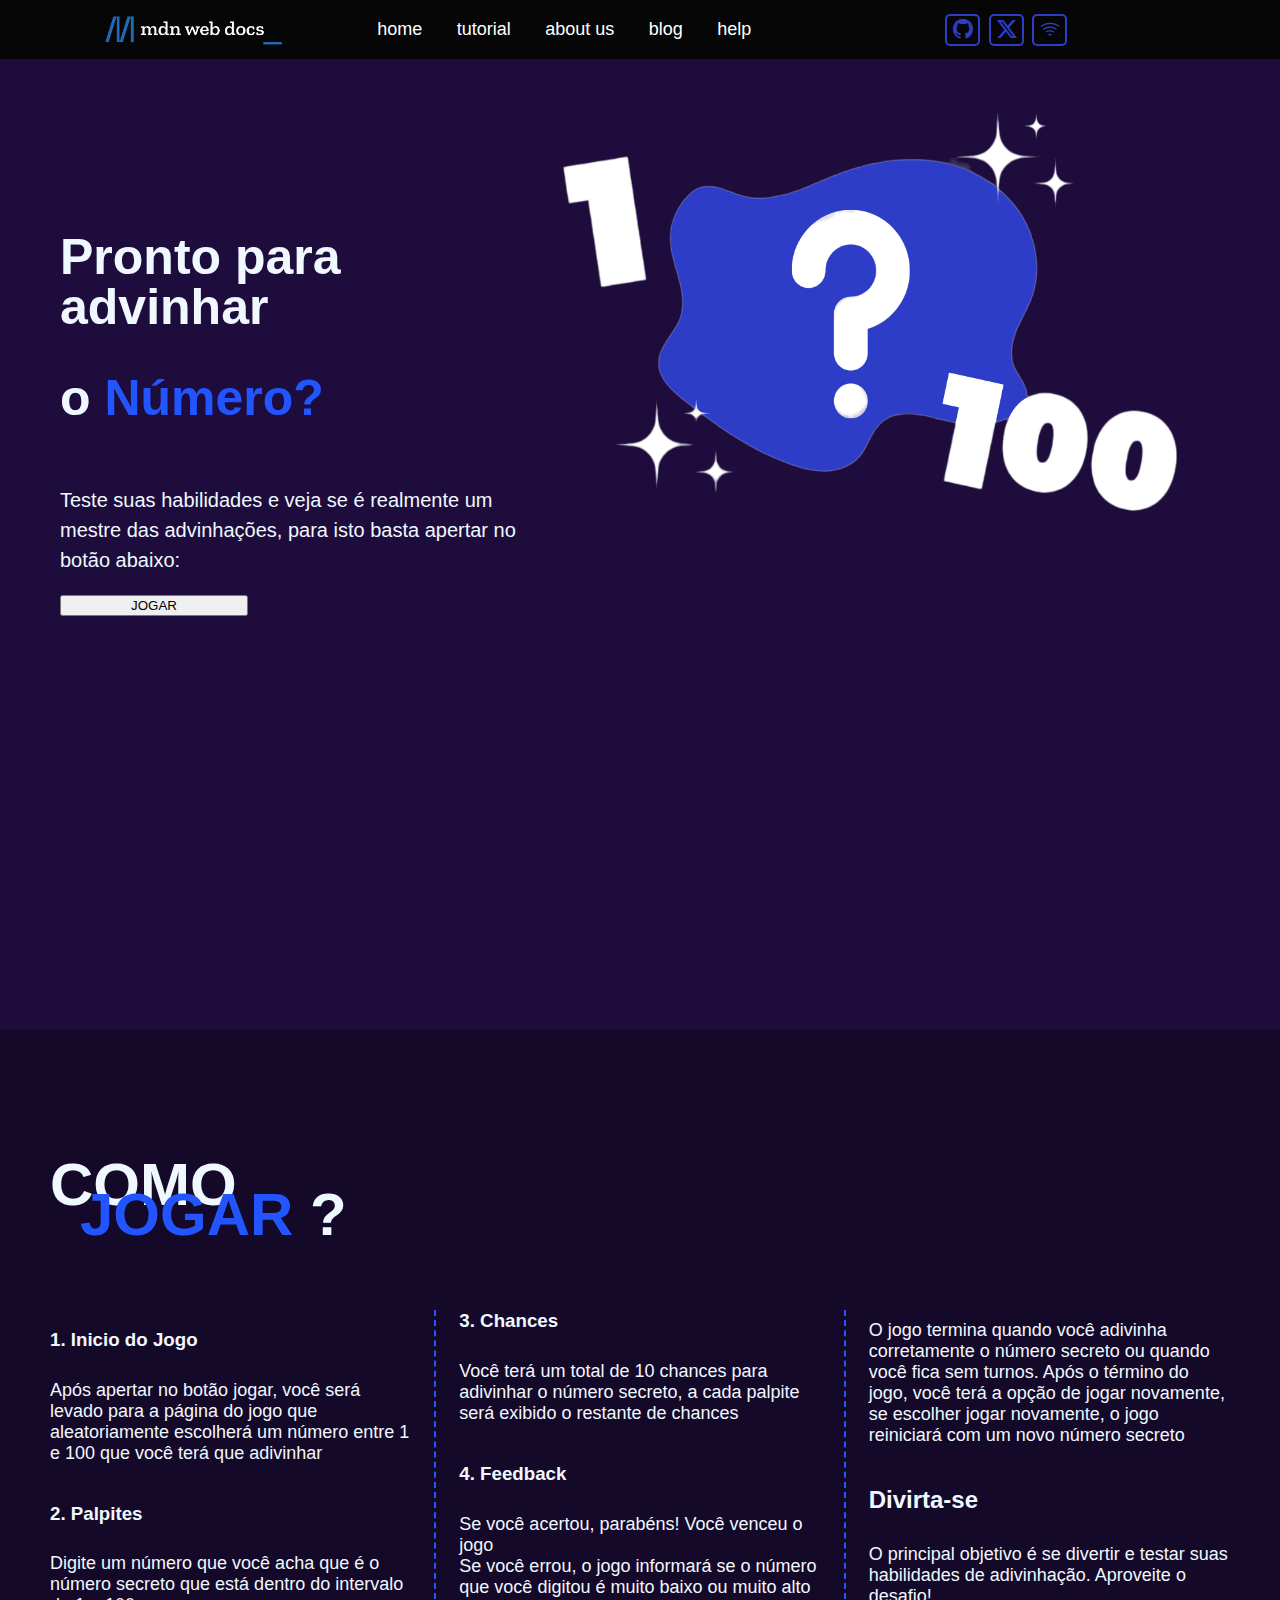
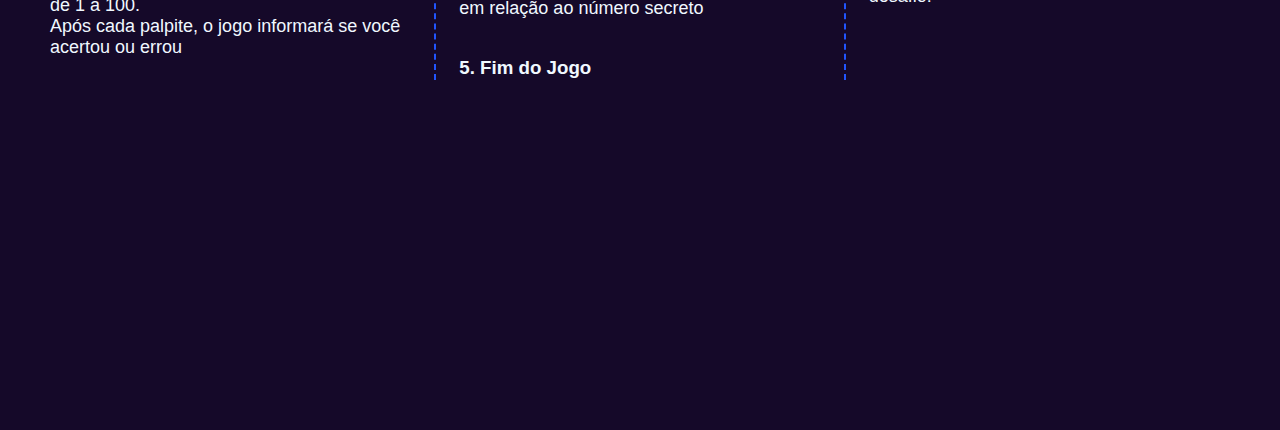
==== JogoDaSorte/index.html @ a177d800 "add part1" ====
<!DOCTYPE html>
<html lang="pt-br">
<head>
    <meta charset="UTF-8">
    <meta name="viewport" content="width=device-width, initial-scale=1.0">
    <link rel="stylesheet" href="style.css"> <link rel="stylesheet" href="header.css">
    <link rel="shortcut icon" href="icons/mdn.ico" type="image/x-icon">
    <!doctype html>
    <link href="https://cdn.jsdelivr.net/npm/bootstrap@5.2.3/dist/css/bootstrap.min.css" rel="stylesheet" integrity="sha384-rbsA2VBKQhggwzxH7pPCaAqO46MgnOM80zW1RWuH61DGLwZJEdK2Kadq2F9CUG65" crossorigin="anonymous">
    <link rel="stylesheet" href="https://cdn.jsdelivr.net/npm/bootstrap-icons@1.11.3/font/bootstrap-icons.min.css">
    <title>Advinhe o Numero</title>
</head>
<body>

    <div class="interface">
        <header>
            <div class="container">
                <div class="logo"><img src="img/logo-pdm.png" alt="logo"></div>
                <div class="menu">
                    <nav>
                        <a href="#home">home</a>
                        <a href="#tutorial">tutorial</a>
                        <a href="#">about us</a>
                        <a href="#">blog</a>
                        <a href="#">help</a>
                    </nav>
                </div>

                <div class="contatos">
                   <button><i class="bi bi-github"></i></button>
                   <button><i class="bi bi-twitter-x"></i></button>
                   <button><i class="bi bi-wifi"></i></button>
                </div>                   
            </div>
        </header> <!--Cabeçalho-->

        <section id="home">
            <div class="page1">
                <aside><!--Conteudo da Esquerda-->
                    <h2>Pronto para advinhar</h2>
                    <h2>o <span>Número?</span></h2>
                    <p>
                        Teste suas habilidades e veja se é realmente um mestre das advinhações, para isto basta apertar no botão abaixo: 
                    </p>
                    <button type="button" class="btn btn-primary">jogar</button>
                </aside> 

                <article> <!--Conteudo da Direita-->
                    <img src="img/advinha-Photoroom.png-Photoroom.png" alt="icon-advinha">
                </article> 
            </div>
        </section> <!--Pagina Inicial-->

        <section id="tutorial">
            <div class="page2">
                <h1>como <br><span>jogar</span> ?</h1>
                <div class="article">
                    <h3>1. Inicio do Jogo</h3>
                    <p>Após apertar no botão jogar, você será levado para a página do jogo que aleatoriamente escolherá um número entre 1 e 100 que você terá que adivinhar</p>
                    <h3>2. Palpites</h3>
                    <p>Digite um número que você acha que é o número secreto
                       que está dentro do intervalo de 1 a 100.<br>
                       Após cada palpite, o jogo informará se você acertou ou errou</p>
                    <h3>3. Chances</h3>
                    <p>Você terá um total de 10 chances para adivinhar o número secreto,
                        a cada palpite será exibido o restante de chances</p>
                    <h3>4. Feedback</h3>
                    <p>Se você acertou, parabéns! Você venceu o jogo<br>
                        Se você errou, o jogo informará se o número que você digitou é muito baixo ou muito alto em relação ao número secreto</p>
                        <h3>5. Fim do Jogo</h3>
                    <p>O jogo termina quando você adivinha corretamente o número secreto ou quando você fica sem turnos.
                        Após o término do jogo, você terá a opção de jogar novamente,
                        se escolher jogar novamente, o jogo reiniciará com um novo número secreto</p>
                    <h2>Divirta-se</h2>
                    <p>O principal objetivo é se divertir e testar suas habilidades de adivinhação. Aproveite o desafio!</p>
                </div>
            </div>
        </section><!--Instruçoes-->
        
    </div>

</body>
</html>
---- JogoDaSorte/style.css ----
body {
    padding: 0;
    margin: 0 auto;
    font-family: 'Outfit', sans-serif;
}


.interface{
    height: 100vh;
}


section {
    display: flex;
    align-items: center;
    justify-content: center;
    color: aliceblue;
}

.page1 {
    width: 100vw;
    height: 100vh;
    padding: 100px 60px 30px 60px;
    display: flex;
    flex-flow: row;
    background-color: #1e0d3c;
  
}

.page1 img {
    width: 690px;
    height: 450px;
}

.btn {
   width: 40%;
   text-transform: uppercase; 
}

aside {
    padding: 90px 0px 0px 0px;
}

aside h2 {
    font-size: 50px;
    font-weight: 700;
    line-height: 50px;

}

span  {
    color: rgb(34, 85, 253);
}

.page1 p {
    font-size: 20px;
    line-height: 30px;
    max-width: 480px;
    padding: 20px 0px 0px 0px;
}


.page2 {
    width: 100vw;
    height: 100vh;
    padding: 100px 50px 0px 50px;
    background-color: #150929;
}

.page2 h1 {
    text-transform: uppercase;
    font-weight: 700;
    font-size: 60px;
    line-height: 30px;
    max-width: 300px;
}

.page2 span  {
    color: rgb(34, 85, 253);
    padding-left: 30px;
}

.article{
    column-count: 3;
    column-gap: 3rem;
    padding: 40px 0px 0px 0px;
    column-rule: 2px dashed rgb(34, 85, 253);
    
}


.article p {
    font-size: 18px;
    font-weight: 100;
    padding: 10px 0px 20px 0px;
    max-width: 400px;
}
---- JogoDaSorte/header.css ----
.container {
    max-width: 1080px;
    margin: 0 auto;
    display: flex;
    align-items: center;
    justify-content: center;
}

.logo  > img{
    width: 200px;
    height: 55px;
}

header {
    background-color: #070607;    
    width: 100%;
    position: fixed;
}

.logo{
    width: 29%;
}

.contatos{
    width: 25%;  
      
}

.menu{
    width: 60%;
    padding: 5px;
}

.menu  nav a {
    color: #ffff;
    text-decoration: none;
    padding-right: 30px;
    font-size: 18px;
    cursor: pointer;
}

.menu nav a:hover {
    color: #2d3dc7;

}

.contatos button {
    width: 35px;
    height: 32px;
    color: #2d3dc7;
    background: transparent;
    border: solid 2px #2d3dc7;
    border-radius: 5px; 
    margin-right: 4px;
    cursor: pointer;
}

.contatos button i {
    font-size: 20px;
}

html {
    scroll-behavior: smooth;
}
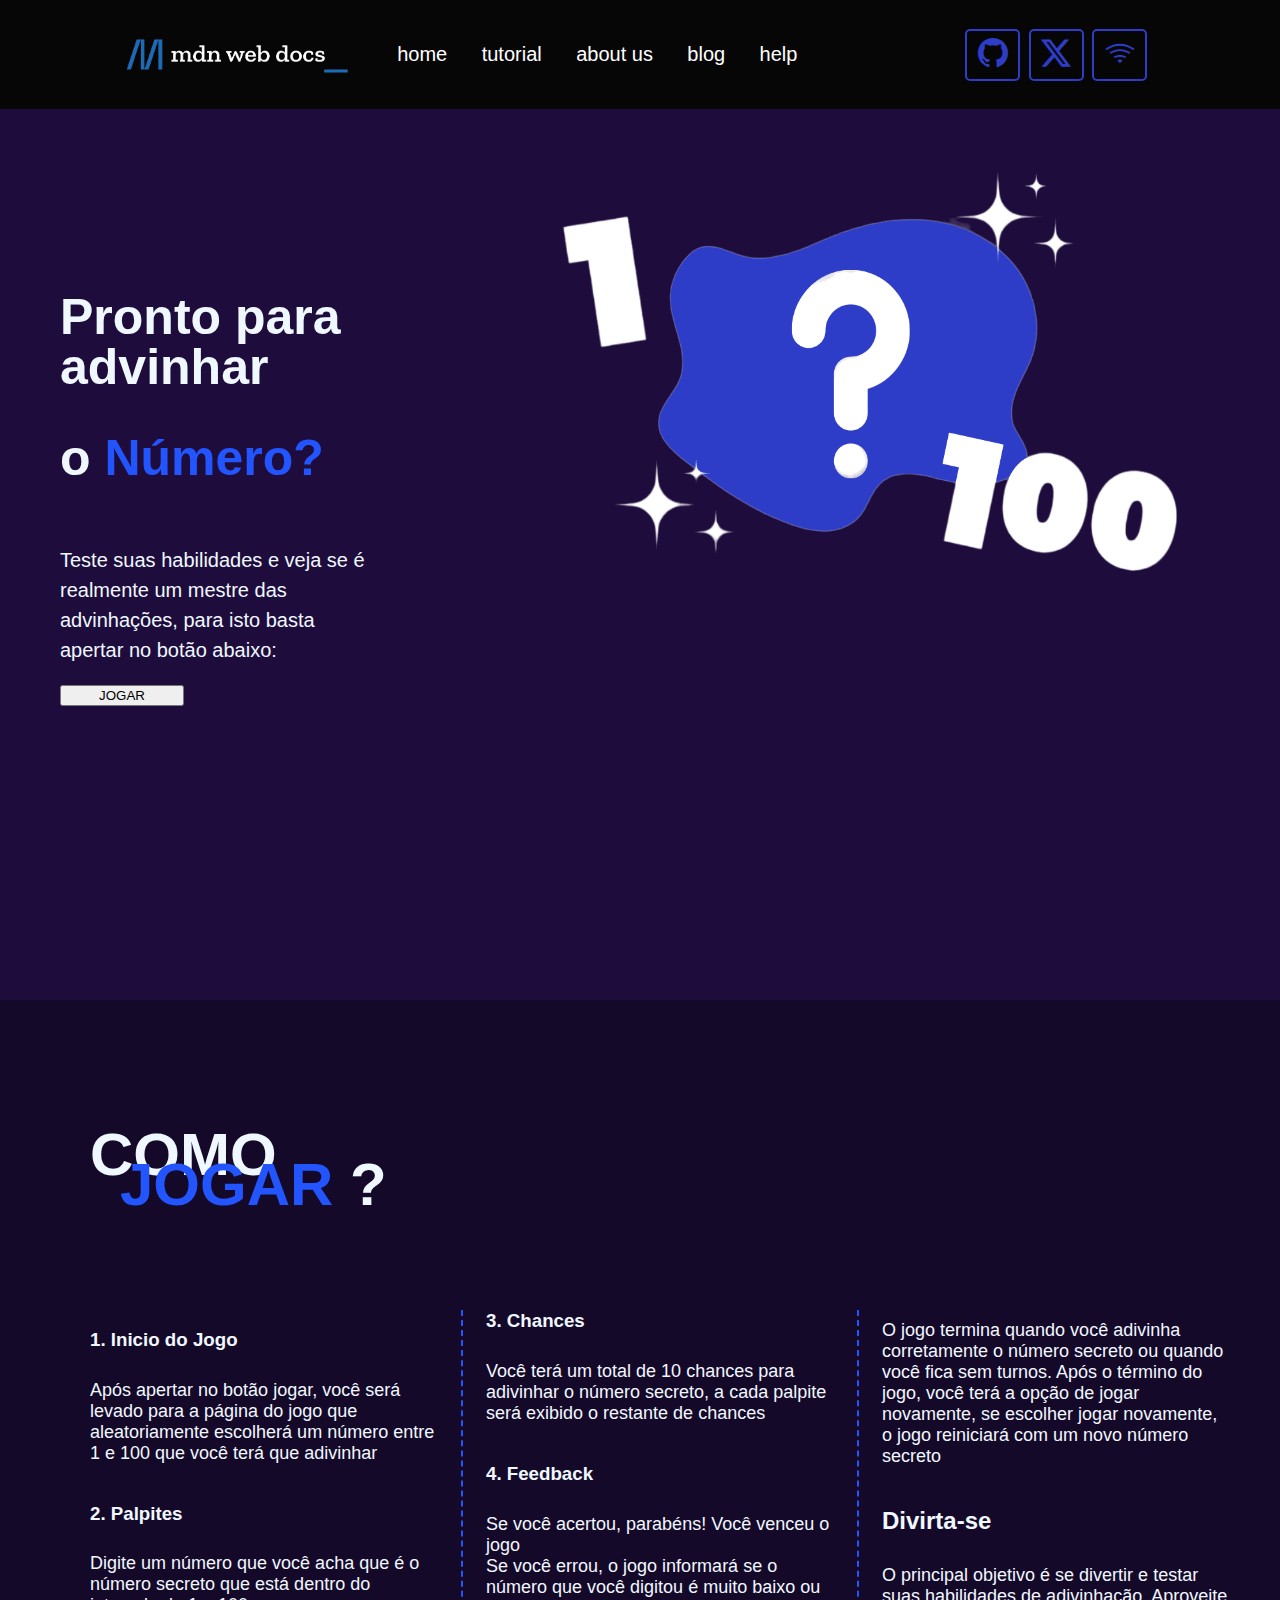
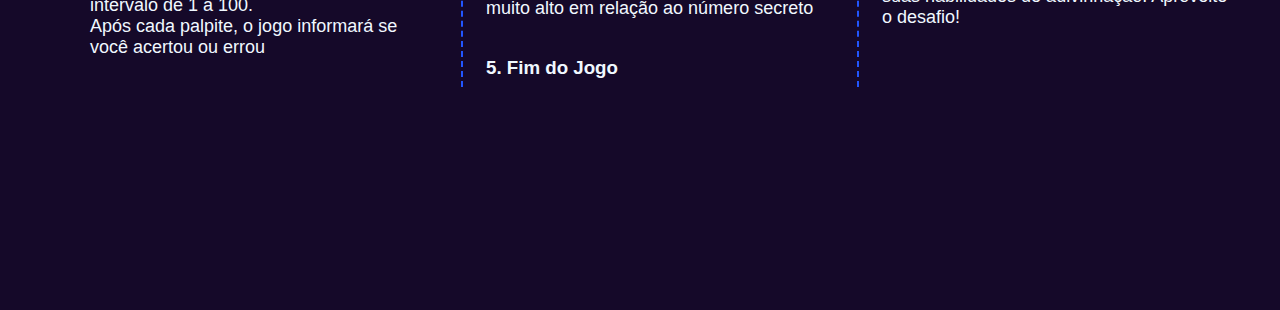
==== commit 913f0a7b: "add botao funcional" ====
--- a/JogoDaSorte/index.html
+++ b/JogoDaSorte/index.html
@@ -42,7 +42,7 @@
                     <p>
                         Teste suas habilidades e veja se é realmente um mestre das advinhações, para isto basta apertar no botão abaixo: 
                     </p>
-                    <button type="button" class="btn btn-primary">jogar</button>
+                    <button type="button" class="btn btn-primary"  onclick="window.location.href = './pag-game/game.html';">jogar</button>
                 </aside> 
 
                 <article> <!--Conteudo da Direita-->
--- a/JogoDaSorte/style.css
+++ b/JogoDaSorte/style.css
@@ -19,9 +19,11 @@
 
 .page1 {
     width: 100vw;
-    height: 100vh;
-    padding: 100px 60px 30px 60px;
+    height: 90vh;
+    column-gap: 10rem;
+    padding: 160px 60px 30px 60px;
     display: flex;
+    justify-content: center;
     flex-flow: row;
     background-color: #1e0d3c;
   
@@ -62,8 +64,8 @@
 
 .page2 {
     width: 100vw;
-    height: 100vh;
-    padding: 100px 50px 0px 50px;
+    height: 90vh;
+    padding: 100px 50px 0px 90px;
     background-color: #150929;
 }
 
@@ -83,7 +85,7 @@
 .article{
     column-count: 3;
     column-gap: 3rem;
-    padding: 40px 0px 0px 0px;
+    padding: 70px 0px 0px 0px;
     column-rule: 2px dashed rgb(34, 85, 253);
     
 }
--- a/JogoDaSorte/header.css
+++ b/JogoDaSorte/header.css
@@ -7,14 +7,15 @@
 }
 
 .logo  > img{
-    width: 200px;
-    height: 55px;
+    width: 250px;
+    height: 65px;
 }
 
 header {
     background-color: #070607;    
     width: 100%;
     position: fixed;
+    padding: 20px;
 }
 
 .logo{
@@ -35,7 +36,7 @@
     color: #ffff;
     text-decoration: none;
     padding-right: 30px;
-    font-size: 18px;
+    font-size: 20px;
     cursor: pointer;
 }
 
@@ -45,8 +46,8 @@
 }
 
 .contatos button {
-    width: 35px;
-    height: 32px;
+    width: 55px;
+    height: 52px;
     color: #2d3dc7;
     background: transparent;
     border: solid 2px #2d3dc7;
@@ -56,7 +57,7 @@
 }
 
 .contatos button i {
-    font-size: 20px;
+    font-size: 30px;
 }
 
 html {
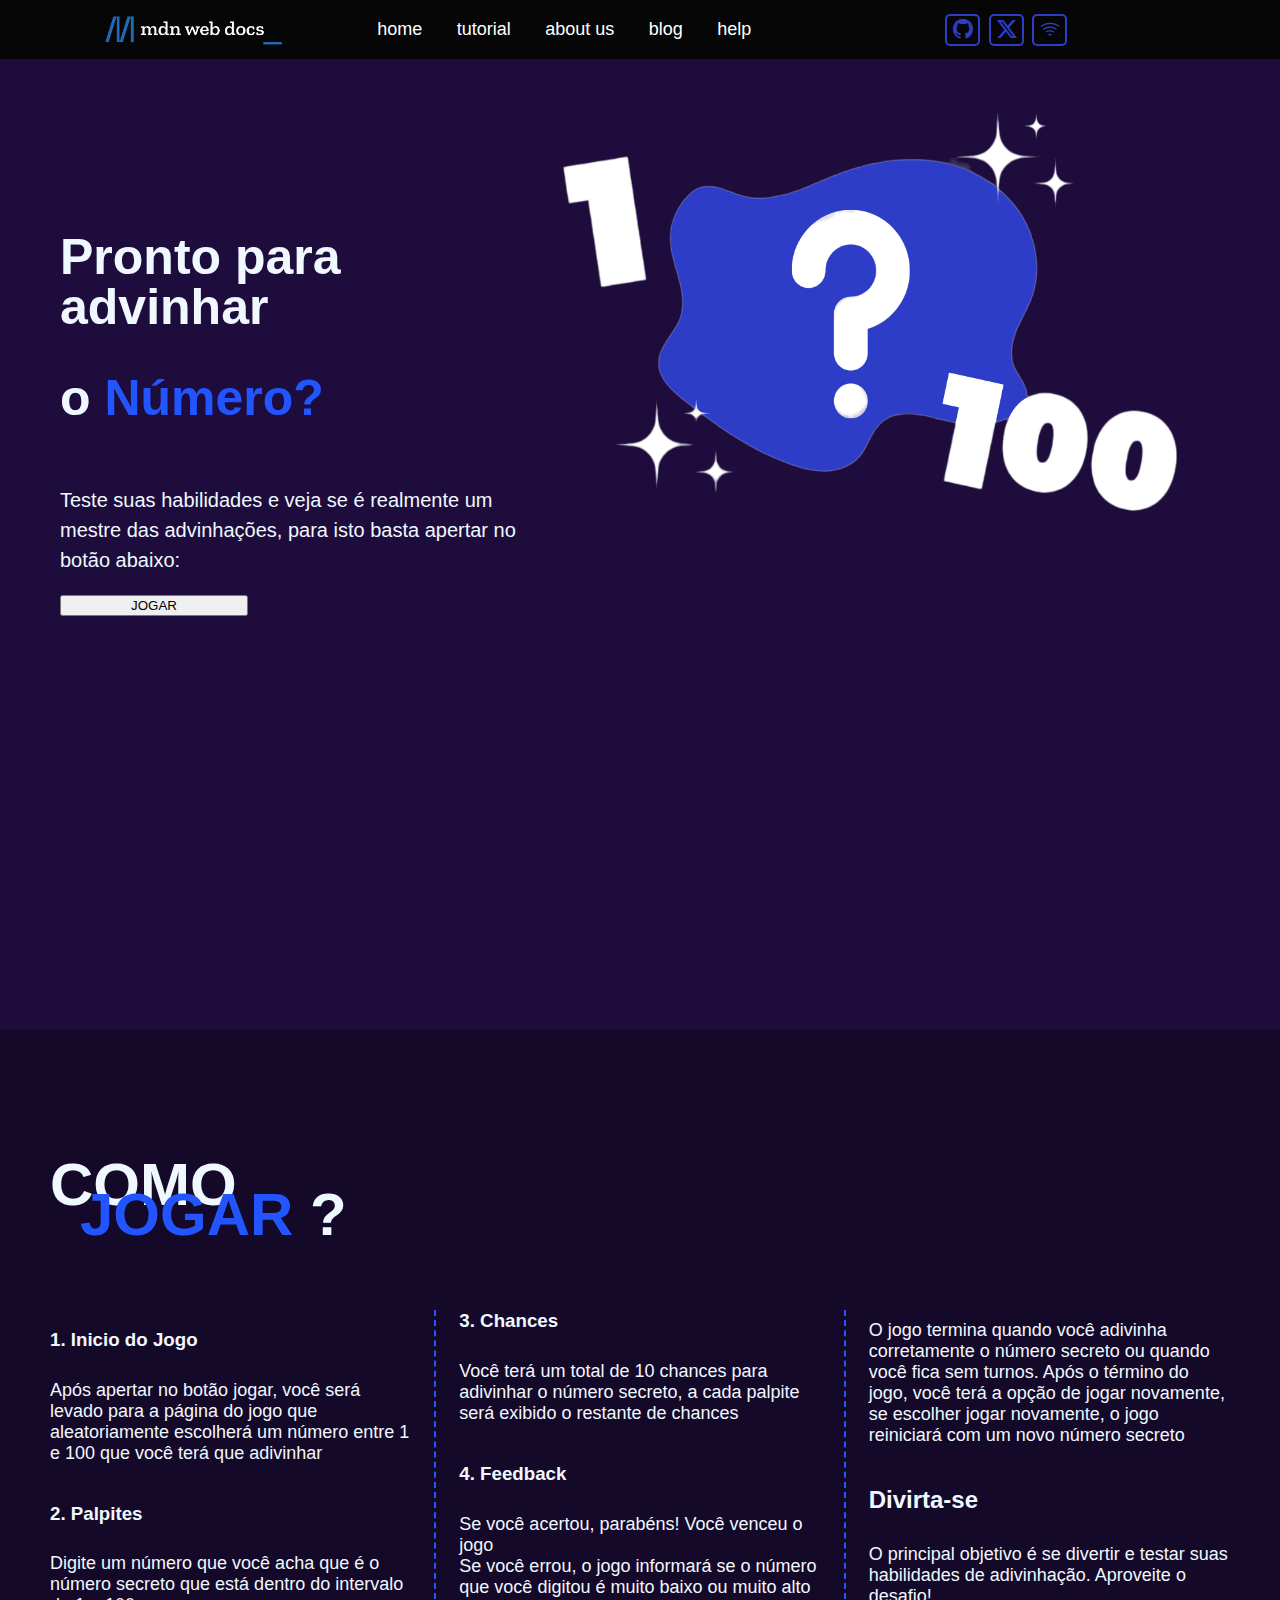
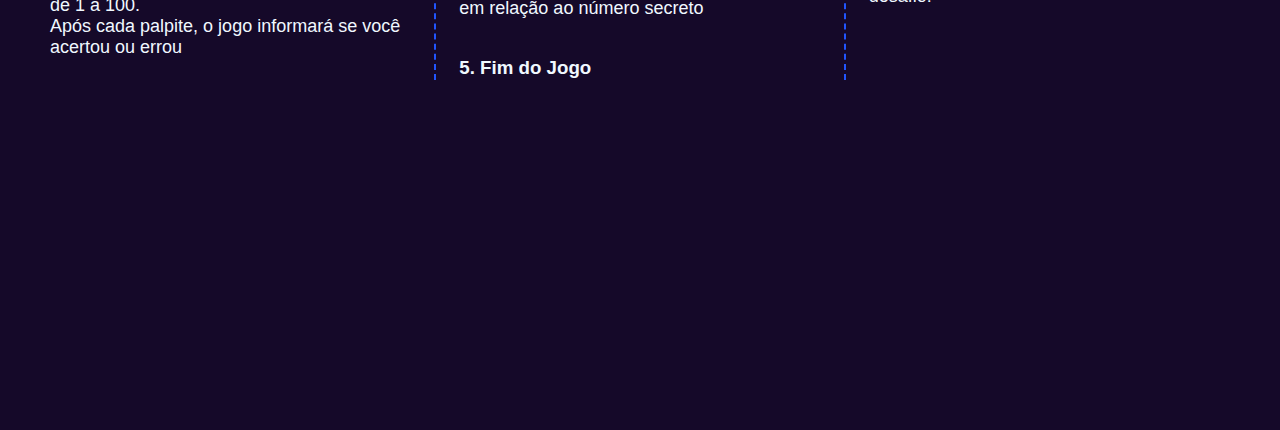
==== commit 782f2f21: "Add files via upload" ====
--- a/JogoDaSorte/index.html
+++ b/JogoDaSorte/index.html
@@ -1,83 +1,83 @@
-<!DOCTYPE html>
-<html lang="pt-br">
-<head>
-    <meta charset="UTF-8">
-    <meta name="viewport" content="width=device-width, initial-scale=1.0">
-    <link rel="stylesheet" href="style.css"> <link rel="stylesheet" href="header.css">
-    <link rel="shortcut icon" href="icons/mdn.ico" type="image/x-icon">
-    <!doctype html>
-    <link href="https://cdn.jsdelivr.net/npm/bootstrap@5.2.3/dist/css/bootstrap.min.css" rel="stylesheet" integrity="sha384-rbsA2VBKQhggwzxH7pPCaAqO46MgnOM80zW1RWuH61DGLwZJEdK2Kadq2F9CUG65" crossorigin="anonymous">
-    <link rel="stylesheet" href="https://cdn.jsdelivr.net/npm/bootstrap-icons@1.11.3/font/bootstrap-icons.min.css">
-    <title>Advinhe o Numero</title>
-</head>
-<body>
-
-    <div class="interface">
-        <header>
-            <div class="container">
-                <div class="logo"><img src="img/logo-pdm.png" alt="logo"></div>
-                <div class="menu">
-                    <nav>
-                        <a href="#home">home</a>
-                        <a href="#tutorial">tutorial</a>
-                        <a href="#">about us</a>
-                        <a href="#">blog</a>
-                        <a href="#">help</a>
-                    </nav>
-                </div>
-
-                <div class="contatos">
-                   <button><i class="bi bi-github"></i></button>
-                   <button><i class="bi bi-twitter-x"></i></button>
-                   <button><i class="bi bi-wifi"></i></button>
-                </div>                   
-            </div>
-        </header> <!--Cabeçalho-->
-
-        <section id="home">
-            <div class="page1">
-                <aside><!--Conteudo da Esquerda-->
-                    <h2>Pronto para advinhar</h2>
-                    <h2>o <span>Número?</span></h2>
-                    <p>
-                        Teste suas habilidades e veja se é realmente um mestre das advinhações, para isto basta apertar no botão abaixo: 
-                    </p>
-                    <button type="button" class="btn btn-primary"  onclick="window.location.href = './pag-game/game.html';">jogar</button>
-                </aside> 
-
-                <article> <!--Conteudo da Direita-->
-                    <img src="img/advinha-Photoroom.png-Photoroom.png" alt="icon-advinha">
-                </article> 
-            </div>
-        </section> <!--Pagina Inicial-->
-
-        <section id="tutorial">
-            <div class="page2">
-                <h1>como <br><span>jogar</span> ?</h1>
-                <div class="article">
-                    <h3>1. Inicio do Jogo</h3>
-                    <p>Após apertar no botão jogar, você será levado para a página do jogo que aleatoriamente escolherá um número entre 1 e 100 que você terá que adivinhar</p>
-                    <h3>2. Palpites</h3>
-                    <p>Digite um número que você acha que é o número secreto
-                       que está dentro do intervalo de 1 a 100.<br>
-                       Após cada palpite, o jogo informará se você acertou ou errou</p>
-                    <h3>3. Chances</h3>
-                    <p>Você terá um total de 10 chances para adivinhar o número secreto,
-                        a cada palpite será exibido o restante de chances</p>
-                    <h3>4. Feedback</h3>
-                    <p>Se você acertou, parabéns! Você venceu o jogo<br>
-                        Se você errou, o jogo informará se o número que você digitou é muito baixo ou muito alto em relação ao número secreto</p>
-                        <h3>5. Fim do Jogo</h3>
-                    <p>O jogo termina quando você adivinha corretamente o número secreto ou quando você fica sem turnos.
-                        Após o término do jogo, você terá a opção de jogar novamente,
-                        se escolher jogar novamente, o jogo reiniciará com um novo número secreto</p>
-                    <h2>Divirta-se</h2>
-                    <p>O principal objetivo é se divertir e testar suas habilidades de adivinhação. Aproveite o desafio!</p>
-                </div>
-            </div>
-        </section><!--Instruçoes-->
-        
-    </div>
-
-</body>
+<!DOCTYPE html>
+<html lang="pt-br">
+<head>
+    <meta charset="UTF-8">
+    <meta name="viewport" content="width=device-width, initial-scale=1.0">
+    <link rel="stylesheet" href="style.css"> <link rel="stylesheet" href="header.css">
+    <link rel="shortcut icon" href="icons/mdn.ico" type="image/x-icon">
+    <!doctype html>
+    <link href="https://cdn.jsdelivr.net/npm/bootstrap@5.2.3/dist/css/bootstrap.min.css" rel="stylesheet" integrity="sha384-rbsA2VBKQhggwzxH7pPCaAqO46MgnOM80zW1RWuH61DGLwZJEdK2Kadq2F9CUG65" crossorigin="anonymous">
+    <link rel="stylesheet" href="https://cdn.jsdelivr.net/npm/bootstrap-icons@1.11.3/font/bootstrap-icons.min.css">
+    <title>Advinhe o Numero</title>
+</head>
+<body>
+
+    <div class="interface">
+        <header>
+            <div class="container">
+                <div class="logo"><img src="img/logo-pdm.png" alt="logo"></div>
+                <div class="menu">
+                    <nav>
+                        <a href="#home">home</a>
+                        <a href="#tutorial">tutorial</a>
+                        <a href="#">about us</a>
+                        <a href="#">blog</a>
+                        <a href="#">help</a>
+                    </nav>
+                </div>
+
+                <div class="contatos">
+                   <button><i class="bi bi-github"></i></button>
+                   <button><i class="bi bi-twitter-x"></i></button>
+                   <button><i class="bi bi-wifi"></i></button>
+                </div>                   
+            </div>
+        </header> <!--Cabeçalho-->
+
+        <section id="home">
+            <div class="page1">
+                <aside><!--Conteudo da Esquerda-->
+                    <h2>Pronto para advinhar</h2>
+                    <h2>o <span>Número?</span></h2>
+                    <p>
+                        Teste suas habilidades e veja se é realmente um mestre das advinhações, para isto basta apertar no botão abaixo: 
+                    </p>
+                    <button type="button" class="btn btn-primary" onclick="window.location.href = './pag-game/game.html';" >jogar</button>
+                </aside> 
+
+                <article> <!--Conteudo da Direita-->
+                    <img src="img/advinha-Photoroom.png-Photoroom.png" alt="icon-advinha">
+                </article> 
+            </div>
+        </section> <!--Pagina Inicial-->
+
+        <section id="tutorial">
+            <div class="page2">
+                <h1>como <br><span>jogar</span> ?</h1>
+                <div class="article">
+                    <h3>1. Inicio do Jogo</h3>
+                    <p>Após apertar no botão jogar, você será levado para a página do jogo que aleatoriamente escolherá um número entre 1 e 100 que você terá que adivinhar</p>
+                    <h3>2. Palpites</h3>
+                    <p>Digite um número que você acha que é o número secreto
+                       que está dentro do intervalo de 1 a 100.<br>
+                       Após cada palpite, o jogo informará se você acertou ou errou</p>
+                    <h3>3. Chances</h3>
+                    <p>Você terá um total de 10 chances para adivinhar o número secreto,
+                        a cada palpite será exibido o restante de chances</p>
+                    <h3>4. Feedback</h3>
+                    <p>Se você acertou, parabéns! Você venceu o jogo<br>
+                        Se você errou, o jogo informará se o número que você digitou é muito baixo ou muito alto em relação ao número secreto</p>
+                        <h3>5. Fim do Jogo</h3>
+                    <p>O jogo termina quando você adivinha corretamente o número secreto ou quando você fica sem turnos.
+                        Após o término do jogo, você terá a opção de jogar novamente,
+                        se escolher jogar novamente, o jogo reiniciará com um novo número secreto</p>
+                    <h2>Divirta-se</h2>
+                    <p>O principal objetivo é se divertir e testar suas habilidades de adivinhação. Aproveite o desafio!</p>
+                </div>
+            </div>
+        </section><!--Instruçoes-->
+        
+    </div>
+
+</body>
 </html>--- a/JogoDaSorte/style.css
+++ b/JogoDaSorte/style.css
@@ -1,100 +1,99 @@
-body {
-    padding: 0;
-    margin: 0 auto;
-    font-family: 'Outfit', sans-serif;
-}
-
-
-.interface{
-    height: 100vh;
-}
-
-
-section {
-    display: flex;
-    align-items: center;
-    justify-content: center;
-    color: aliceblue;
-}
-
-.page1 {
-    width: 100vw;
-    height: 90vh;
-    column-gap: 10rem;
-    padding: 160px 60px 30px 60px;
-    display: flex;
-    justify-content: center;
-    flex-flow: row;
-    background-color: #1e0d3c;
-  
-}
-
-.page1 img {
-    width: 690px;
-    height: 450px;
-}
-
-.btn {
-   width: 40%;
-   text-transform: uppercase; 
-}
-
-aside {
-    padding: 90px 0px 0px 0px;
-}
-
-aside h2 {
-    font-size: 50px;
-    font-weight: 700;
-    line-height: 50px;
-
-}
-
-span  {
-    color: rgb(34, 85, 253);
-}
-
-.page1 p {
-    font-size: 20px;
-    line-height: 30px;
-    max-width: 480px;
-    padding: 20px 0px 0px 0px;
-}
-
-
-.page2 {
-    width: 100vw;
-    height: 90vh;
-    padding: 100px 50px 0px 90px;
-    background-color: #150929;
-}
-
-.page2 h1 {
-    text-transform: uppercase;
-    font-weight: 700;
-    font-size: 60px;
-    line-height: 30px;
-    max-width: 300px;
-}
-
-.page2 span  {
-    color: rgb(34, 85, 253);
-    padding-left: 30px;
-}
-
-.article{
-    column-count: 3;
-    column-gap: 3rem;
-    padding: 70px 0px 0px 0px;
-    column-rule: 2px dashed rgb(34, 85, 253);
-    
-}
-
-
-.article p {
-    font-size: 18px;
-    font-weight: 100;
-    padding: 10px 0px 20px 0px;
-    max-width: 400px;
-}
-
+body {
+    padding: 0;
+    margin: 0 auto;
+    font-family: 'Outfit', sans-serif;
+}
+
+
+.interface{
+    height: 100vh;
+}
+
+
+section {
+    display: flex;
+    align-items: center;
+    justify-content: center;
+    color: aliceblue;
+}
+
+.page1 {
+    width: 100vw;
+    height: 100vh;
+    padding: 100px 60px 30px 60px;
+    display: flex;
+    justify-content: center;
+    flex-flow: row;
+    background-color: #1e0d3c;
+  
+}
+
+.page1 img {
+    width: 690px;
+    height: 450px;
+}
+
+.btn {
+   width: 40%;
+   text-transform: uppercase; 
+}
+
+aside {
+    padding: 90px 0px 0px 0px;
+}
+
+aside h2 {
+    font-size: 50px;
+    font-weight: 700;
+    line-height: 50px;
+
+}
+
+span  {
+    color: rgb(34, 85, 253);
+}
+
+.page1 p {
+    font-size: 20px;
+    line-height: 30px;
+    max-width: 480px;
+    padding: 20px 0px 0px 0px;
+}
+
+
+.page2 {
+    width: 100vw;
+    height: 100vh;
+    padding: 100px 50px 0px 50px;
+    background-color: #150929;
+}
+
+.page2 h1 {
+    text-transform: uppercase;
+    font-weight: 700;
+    font-size: 60px;
+    line-height: 30px;
+    max-width: 300px;
+}
+
+.page2 span  {
+    color: rgb(34, 85, 253);
+    padding-left: 30px;
+}
+
+.article{
+    column-count: 3;
+    column-gap: 3rem;
+    padding: 40px 0px 0px 0px;
+    column-rule: 2px dashed rgb(34, 85, 253);
+    
+}
+
+
+.article p {
+    font-size: 18px;
+    font-weight: 100;
+    padding: 10px 0px 20px 0px;
+    max-width: 400px;
+}
+
--- a/JogoDaSorte/header.css
+++ b/JogoDaSorte/header.css
@@ -1,66 +1,65 @@
-.container {
-    max-width: 1080px;
-    margin: 0 auto;
-    display: flex;
-    align-items: center;
-    justify-content: center;
-}
-
-.logo  > img{
-    width: 250px;
-    height: 65px;
-}
-
-header {
-    background-color: #070607;    
-    width: 100%;
-    position: fixed;
-    padding: 20px;
-}
-
-.logo{
-    width: 29%;
-}
-
-.contatos{
-    width: 25%;  
-      
-}
-
-.menu{
-    width: 60%;
-    padding: 5px;
-}
-
-.menu  nav a {
-    color: #ffff;
-    text-decoration: none;
-    padding-right: 30px;
-    font-size: 20px;
-    cursor: pointer;
-}
-
-.menu nav a:hover {
-    color: #2d3dc7;
-
-}
-
-.contatos button {
-    width: 55px;
-    height: 52px;
-    color: #2d3dc7;
-    background: transparent;
-    border: solid 2px #2d3dc7;
-    border-radius: 5px; 
-    margin-right: 4px;
-    cursor: pointer;
-}
-
-.contatos button i {
-    font-size: 30px;
-}
-
-html {
-    scroll-behavior: smooth;
-}
-
+.container {
+    max-width: 1080px;
+    margin: 0 auto;
+    display: flex;
+    align-items: center;
+    justify-content: center;
+}
+
+.logo  > img{
+    width: 200px;
+    height: 55px;
+}
+
+header {
+    background-color: #070607;    
+    width: 100%;
+    position: fixed;
+}
+
+.logo{
+    width: 29%;
+}
+
+.contatos{
+    width: 25%;  
+      
+}
+
+.menu{
+    width: 60%;
+    padding: 5px;
+}
+
+.menu  nav a {
+    color: #ffff;
+    text-decoration: none;
+    padding-right: 30px;
+    font-size: 18px;
+    cursor: pointer;
+}
+
+.menu nav a:hover {
+    color: #2d3dc7;
+
+}
+
+.contatos button {
+    width: 35px;
+    height: 32px;
+    color: #2d3dc7;
+    background: transparent;
+    border: solid 2px #2d3dc7;
+    border-radius: 5px; 
+    margin-right: 4px;
+    cursor: pointer;
+}
+
+.contatos button i {
+    font-size: 20px;
+}
+
+html {
+    scroll-behavior: smooth;
+}
+
